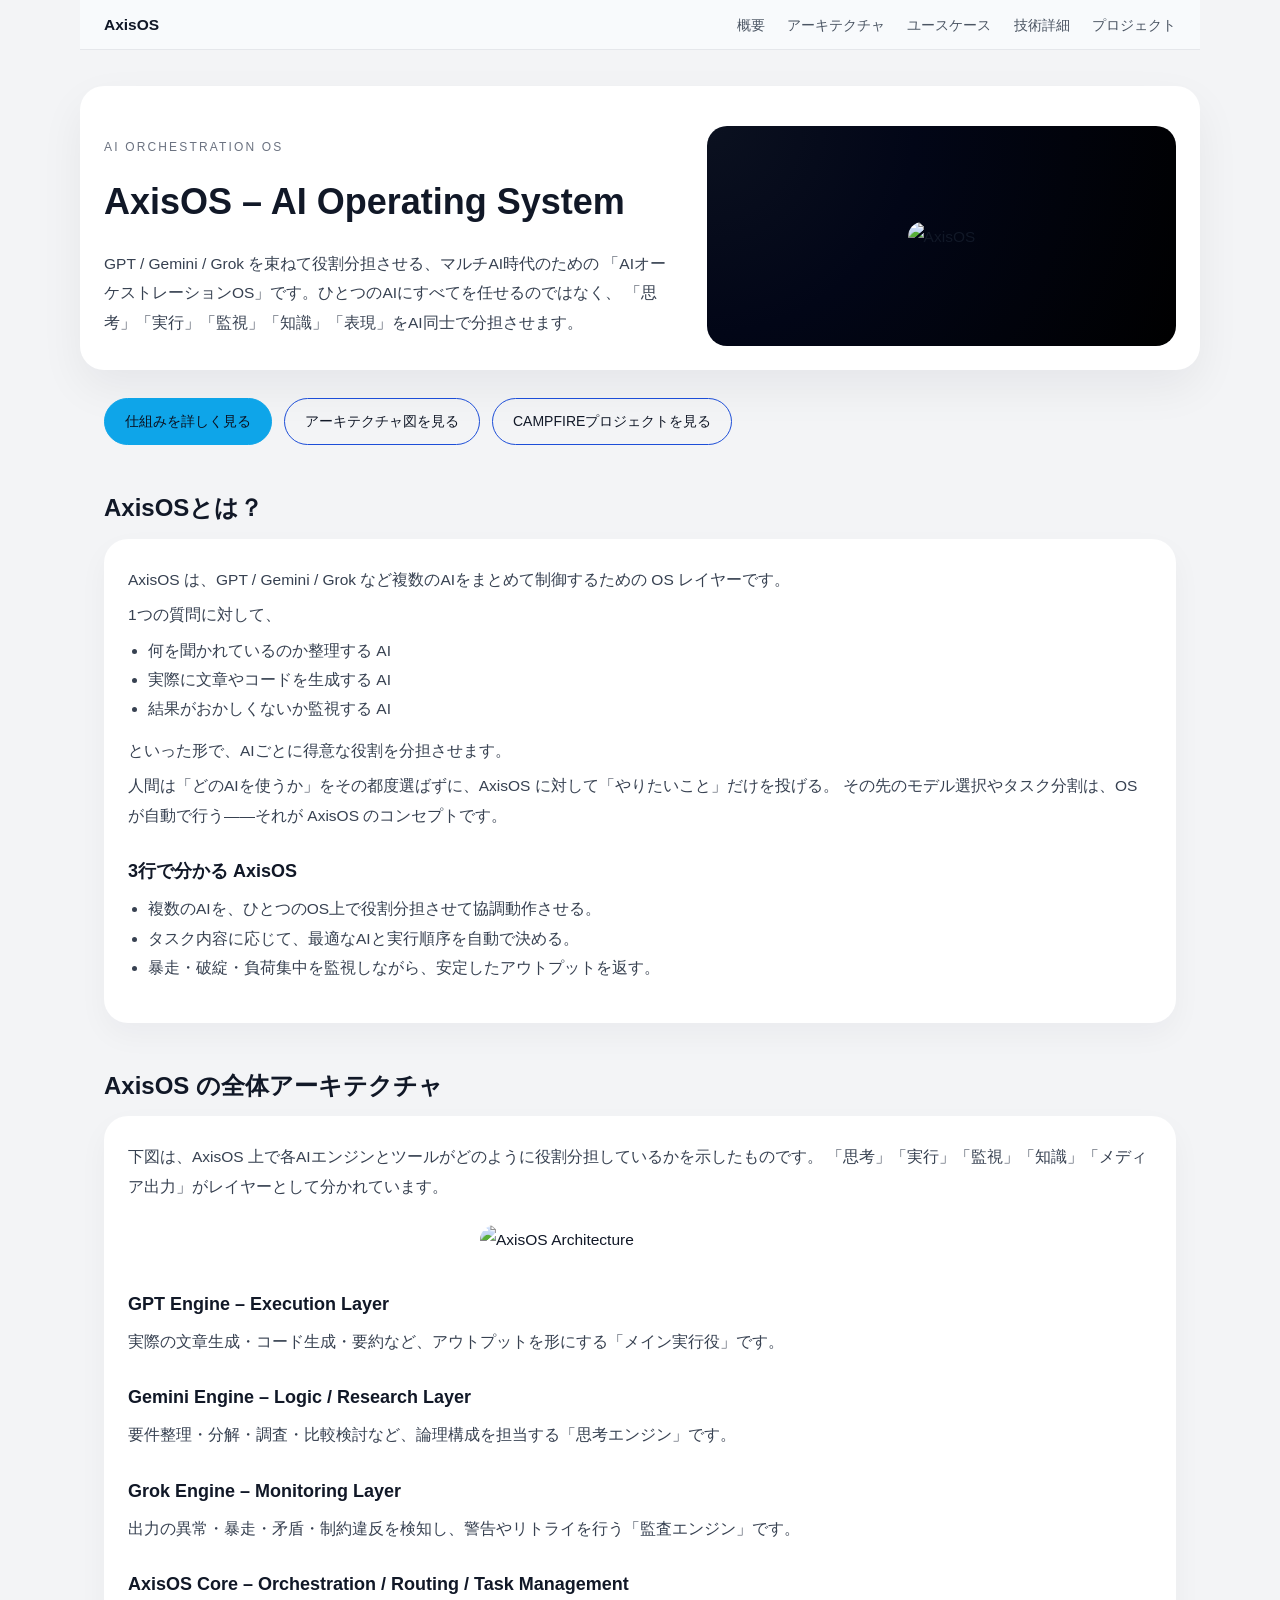
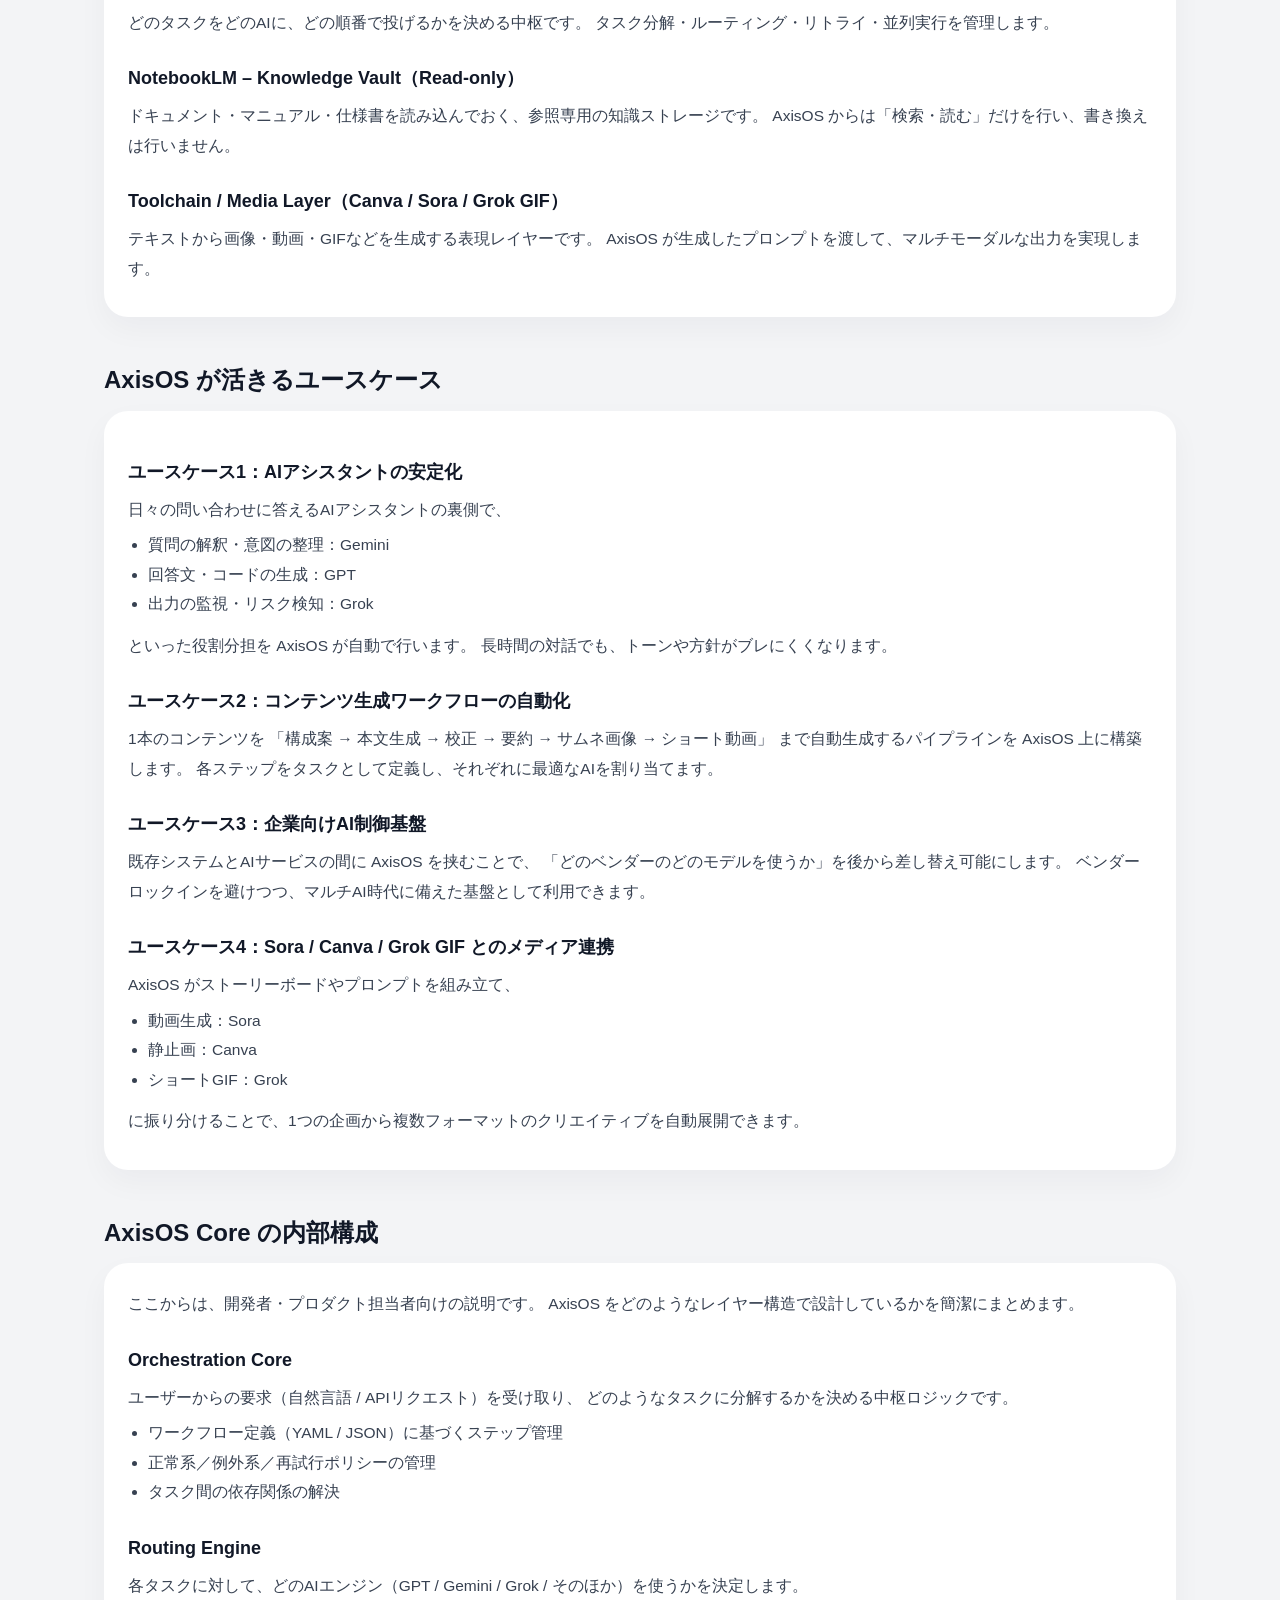
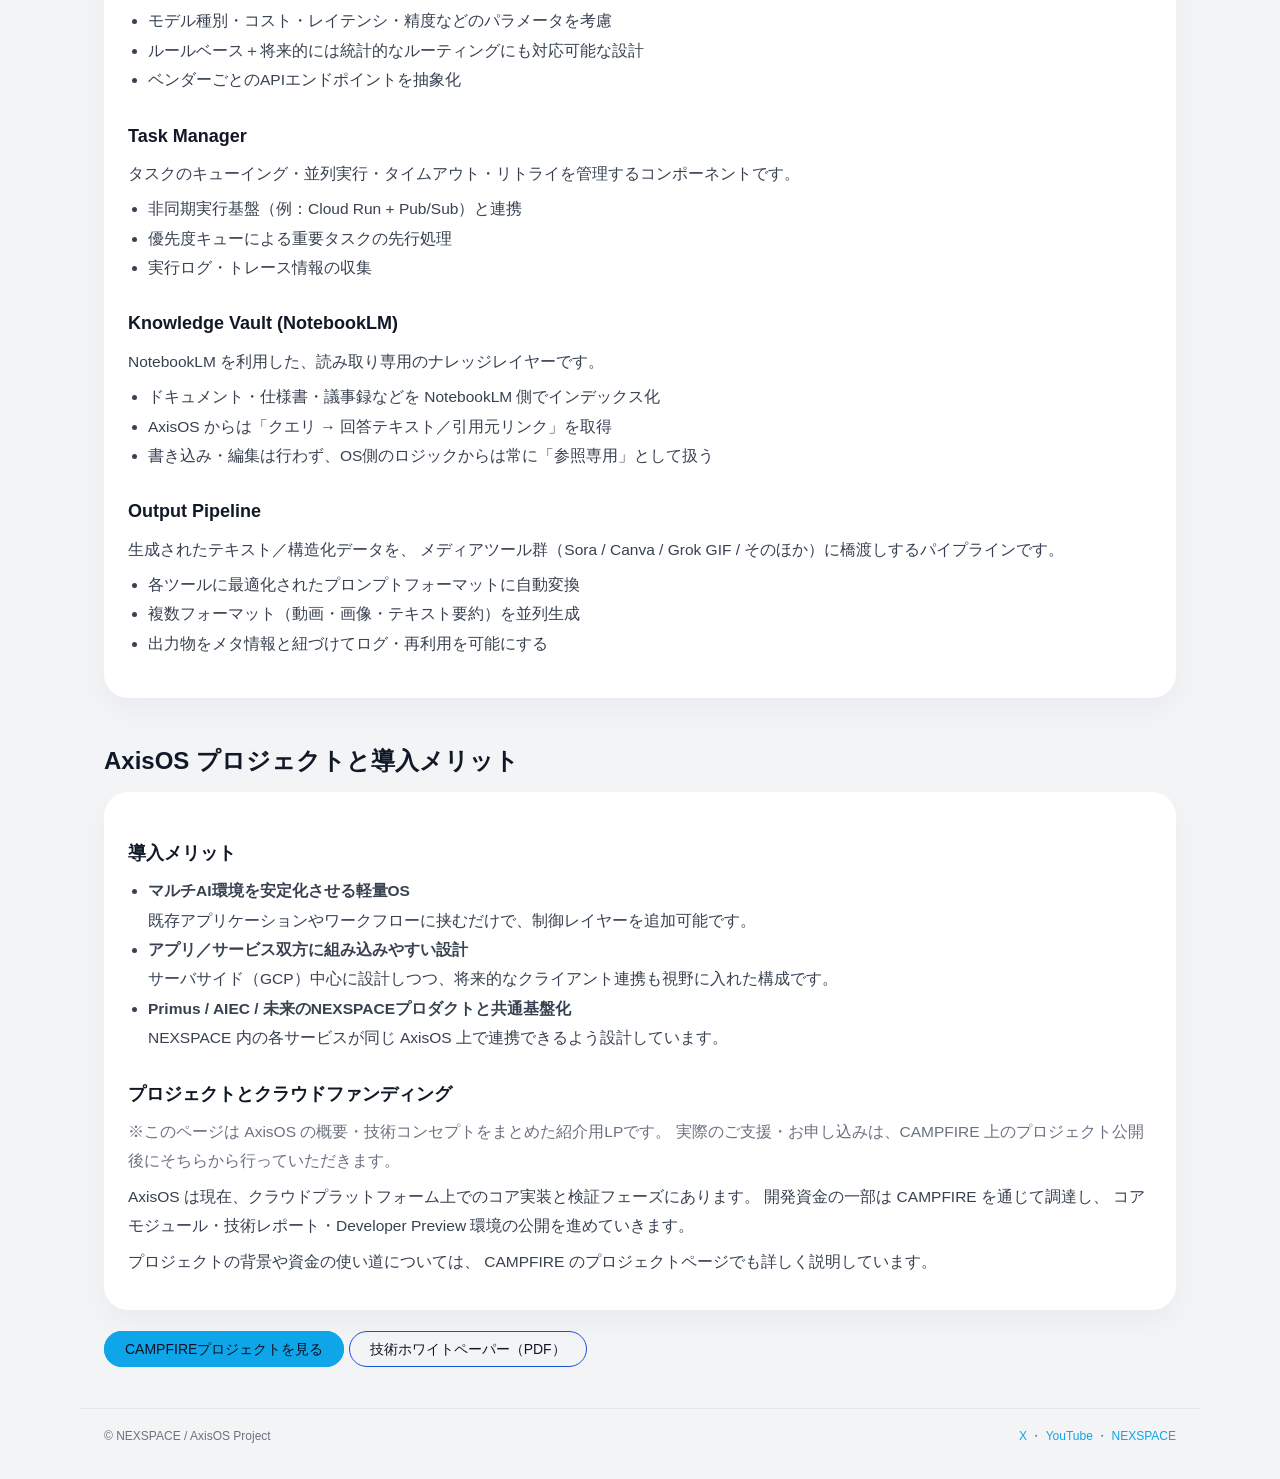
==== axisos.index.html @ 7654d3af "Initial AxisOS LP" ====
<!DOCTYPE html>
<html lang="ja">

<head>
    <meta charset="UTF-8" />
    <title>AxisOS – AI Operating System</title>
    <meta name="description" content="GPT / Gemini / Grok を束ねて役割分担させる、マルチAI時代のためのAIオーケストレーションOS「AxisOS」の概要ページです。" />
    <meta name="viewport" content="width=device-width, initial-scale=1" />
    <link rel="stylesheet" href="axisos.css" />
</head>

<body>
    <header>
        <div style="font-weight:700;">AxisOS</div>
        <nav>
            <a href="#overview">概要</a>
            <a href="#architecture">アーキテクチャ</a>
            <a href="#usecases">ユースケース</a>
            <a href="#technical">技術詳細</a>
            <a href="#project">プロジェクト</a>
        </nav>
    </header>

    <main>
        <!-- Hero -->
        <section class="hero">
            <div class="hero-main">
                <div class="tagline">AI Orchestration OS</div>
                <h1>AxisOS – AI Operating System</h1>

                <p>
                    GPT / Gemini / Grok を束ねて役割分担させる、マルチAI時代のための
                    「AIオーケストレーションOS」です。ひとつのAIにすべてを任せるのではなく、
                    「思考」「実行」「監視」「知識」「表現」をAI同士で分担させます。
                </p>
            </div>
            <div class="hero-visual">
                <img src="../axisos-hero.png" alt="AxisOS" style="max-width:100%; border-radius:16px;">
            </div>
        </section>
        <section class="hero-actions">
            <div class="hero-actions-inner">
                <a class="btn-primary" href="#overview">仕組みを詳しく見る</a>
                <a class="btn-outline" href="#architecture">アーキテクチャ図を見る</a>
                <a class="btn-outline" href="#project">CAMPFIREプロジェクトを見る</a>
            </div>
        </section>

        <!-- Overview -->
        <section id="overview">
            <h2>AxisOSとは？</h2>
            <div class="section-card">
                <p>
                    AxisOS は、GPT / Gemini / Grok など複数のAIをまとめて制御するための OS レイヤーです。
                </p>
                <p>
                    1つの質問に対して、
                </p>
                <ul>
                    <li>何を聞かれているのか整理する AI</li>
                    <li>実際に文章やコードを生成する AI</li>
                    <li>結果がおかしくないか監視する AI</li>
                </ul>
                <p>
                    といった形で、AIごとに得意な役割を分担させます。
                </p>
                <p>
                    人間は「どのAIを使うか」をその都度選ばずに、AxisOS に対して「やりたいこと」だけを投げる。
                    その先のモデル選択やタスク分割は、OS が自動で行う――それが AxisOS のコンセプトです。
                </p>

                <h3>3行で分かる AxisOS</h3>
                <ul>
                    <li>複数のAIを、ひとつのOS上で役割分担させて協調動作させる。</li>
                    <li>タスク内容に応じて、最適なAIと実行順序を自動で決める。</li>
                    <li>暴走・破綻・負荷集中を監視しながら、安定したアウトプットを返す。</li>
                </ul>
            </div>
        </section>

        <!-- Architecture -->
        <section id="architecture">
            <h2>AxisOS の全体アーキテクチャ</h2>
            <div class="section-card">
                <p>
                    下図は、AxisOS 上で各AIエンジンとツールがどのように役割分担しているかを示したものです。
                    「思考」「実行」「監視」「知識」「メディア出力」がレイヤーとして分かれています。
                </p>

                <!-- アーキテクチャ図 -->
                <img src="../axisos-architecture.png" alt="AxisOS Architecture" class="architecture-diagram" />

                <h3>GPT Engine – Execution Layer</h3>
                <p>
                    実際の文章生成・コード生成・要約など、アウトプットを形にする「メイン実行役」です。
                </p>

                <h3>Gemini Engine – Logic / Research Layer</h3>
                <p>
                    要件整理・分解・調査・比較検討など、論理構成を担当する「思考エンジン」です。
                </p>

                <h3>Grok Engine – Monitoring Layer</h3>
                <p>
                    出力の異常・暴走・矛盾・制約違反を検知し、警告やリトライを行う「監査エンジン」です。
                </p>

                <h3>AxisOS Core – Orchestration / Routing / Task Management</h3>
                <p>
                    どのタスクをどのAIに、どの順番で投げるかを決める中枢です。
                    タスク分解・ルーティング・リトライ・並列実行を管理します。
                </p>

                <h3>NotebookLM – Knowledge Vault（Read-only）</h3>
                <p>
                    ドキュメント・マニュアル・仕様書を読み込んでおく、参照専用の知識ストレージです。
                    AxisOS からは「検索・読む」だけを行い、書き換えは行いません。
                </p>

                <h3>Toolchain / Media Layer（Canva / Sora / Grok GIF）</h3>
                <p>
                    テキストから画像・動画・GIFなどを生成する表現レイヤーです。
                    AxisOS が生成したプロンプトを渡して、マルチモーダルな出力を実現します。
                </p>
            </div>
        </section>

        <!-- Use cases -->
        <section id="usecases">
            <h2>AxisOS が活きるユースケース</h2>
            <div class="section-card">
                <h3>ユースケース1：AIアシスタントの安定化</h3>
                <p>
                    日々の問い合わせに答えるAIアシスタントの裏側で、
                </p>
                <ul>
                    <li>質問の解釈・意図の整理：Gemini</li>
                    <li>回答文・コードの生成：GPT</li>
                    <li>出力の監視・リスク検知：Grok</li>
                </ul>
                <p>
                    といった役割分担を AxisOS が自動で行います。
                    長時間の対話でも、トーンや方針がブレにくくなります。
                </p>

                <h3>ユースケース2：コンテンツ生成ワークフローの自動化</h3>
                <p>
                    1本のコンテンツを
                    「構成案 → 本文生成 → 校正 → 要約 → サムネ画像 → ショート動画」
                    まで自動生成するパイプラインを AxisOS 上に構築します。
                    各ステップをタスクとして定義し、それぞれに最適なAIを割り当てます。
                </p>

                <h3>ユースケース3：企業向けAI制御基盤</h3>
                <p>
                    既存システムとAIサービスの間に AxisOS を挟むことで、
                    「どのベンダーのどのモデルを使うか」を後から差し替え可能にします。
                    ベンダーロックインを避けつつ、マルチAI時代に備えた基盤として利用できます。
                </p>

                <h3>ユースケース4：Sora / Canva / Grok GIF とのメディア連携</h3>
                <p>
                    AxisOS がストーリーボードやプロンプトを組み立て、
                </p>
                <ul>
                    <li>動画生成：Sora</li>
                    <li>静止画：Canva</li>
                    <li>ショートGIF：Grok</li>
                </ul>
                <p>
                    に振り分けることで、1つの企画から複数フォーマットのクリエイティブを自動展開できます。
                </p>
            </div>
        </section>

        <!-- Technical details -->
        <section id="technical">
            <h2>AxisOS Core の内部構成</h2>
            <div class="section-card">
                <p>
                    ここからは、開発者・プロダクト担当者向けの説明です。
                    AxisOS をどのようなレイヤー構造で設計しているかを簡潔にまとめます。
                </p>

                <h3>Orchestration Core</h3>
                <p>
                    ユーザーからの要求（自然言語 / APIリクエスト）を受け取り、
                    どのようなタスクに分解するかを決める中枢ロジックです。
                </p>
                <ul>
                    <li>ワークフロー定義（YAML / JSON）に基づくステップ管理</li>
                    <li>正常系／例外系／再試行ポリシーの管理</li>
                    <li>タスク間の依存関係の解決</li>
                </ul>

                <h3>Routing Engine</h3>
                <p>
                    各タスクに対して、どのAIエンジン（GPT / Gemini / Grok / そのほか）を使うかを決定します。
                </p>
                <ul>
                    <li>モデル種別・コスト・レイテンシ・精度などのパラメータを考慮</li>
                    <li>ルールベース＋将来的には統計的なルーティングにも対応可能な設計</li>
                    <li>ベンダーごとのAPIエンドポイントを抽象化</li>
                </ul>

                <h3>Task Manager</h3>
                <p>
                    タスクのキューイング・並列実行・タイムアウト・リトライを管理するコンポーネントです。
                </p>
                <ul>
                    <li>非同期実行基盤（例：Cloud Run + Pub/Sub）と連携</li>
                    <li>優先度キューによる重要タスクの先行処理</li>
                    <li>実行ログ・トレース情報の収集</li>
                </ul>

                <h3>Knowledge Vault (NotebookLM)</h3>
                <p>
                    NotebookLM を利用した、読み取り専用のナレッジレイヤーです。
                </p>
                <ul>
                    <li>ドキュメント・仕様書・議事録などを NotebookLM 側でインデックス化</li>
                    <li>AxisOS からは「クエリ → 回答テキスト／引用元リンク」を取得</li>
                    <li>書き込み・編集は行わず、OS側のロジックからは常に「参照専用」として扱う</li>
                </ul>

                <h3>Output Pipeline</h3>
                <p>
                    生成されたテキスト／構造化データを、
                    メディアツール群（Sora / Canva / Grok GIF / そのほか）に橋渡しするパイプラインです。
                </p>
                <ul>
                    <li>各ツールに最適化されたプロンプトフォーマットに自動変換</li>
                    <li>複数フォーマット（動画・画像・テキスト要約）を並列生成</li>
                    <li>出力物をメタ情報と紐づけてログ・再利用を可能にする</li>
                </ul>
            </div>
        </section>

        <!-- Project / benefits -->
        <section id="project">
            <h2>AxisOS プロジェクトと導入メリット</h2>
            <div class="section-card">
                <h3>導入メリット</h3>
                <ul>
                    <li>
                        <strong>マルチAI環境を安定化させる軽量OS</strong><br />
                        既存アプリケーションやワークフローに挟むだけで、制御レイヤーを追加可能です。
                    </li>
                    <li>
                        <strong>アプリ／サービス双方に組み込みやすい設計</strong><br />
                        サーバサイド（GCP）中心に設計しつつ、将来的なクライアント連携も視野に入れた構成です。
                    </li>
                    <li>
                        <strong>Primus / AIEC / 未来のNEXSPACEプロダクトと共通基盤化</strong><br />
                        NEXSPACE 内の各サービスが同じ AxisOS 上で連携できるよう設計しています。
                    </li>
                </ul>

                <h3>プロジェクトとクラウドファンディング</h3>
                <p class="muted">
                    ※このページは AxisOS の概要・技術コンセプトをまとめた紹介用LPです。
                    実際のご支援・お申し込みは、CAMPFIRE 上のプロジェクト公開後にそちらから行っていただきます。
                </p>
                <p>
                    AxisOS は現在、クラウドプラットフォーム上でのコア実装と検証フェーズにあります。
                    開発資金の一部は CAMPFIRE を通じて調達し、
                    コアモジュール・技術レポート・Developer Preview 環境の公開を進めていきます。
                </p>
                <p>
                    プロジェクトの背景や資金の使い道については、
                    CAMPFIRE のプロジェクトページでも詳しく説明しています。
                </p>
            </div>
            <div class="hero-cta" style="margin-top:24px;">
                <!-- TODO: CAMPFIRE / ホワイトペーパー公開後にURLを差し替え -->
                <a class="btn-primary" href="#" target="_blank" rel="noopener">CAMPFIREプロジェクトを見る</a>
                <a class="btn-outline" href="#" target="_blank" rel="noopener">技術ホワイトペーパー（PDF）</a>
            </div>
        </section>
    </main>

    <footer>
        <div style="font-size:12px; color:#6b7280;">© NEXSPACE / AxisOS Project</div>
        <div style="font-size:12px;">
            <!-- TODO: 各種公式リンクが整い次第URLを差し替え -->
            <a href="#" target="_blank" rel="noopener">X</a> ・
            <a href="#" target="_blank" rel="noopener">YouTube</a> ・
            <a href="#" target="_blank" rel="noopener">NEXSPACE</a>
        </div>
    </footer>
</body>

</html>
---- axisos.css ----
:root {
  /* AxisOS ブランド色：アクセント用だけに使う */
  --accent: #0ea5e9;
  --accent-soft: #1d4ed8;

  /* ベース */
  --bg-page: #f3f4f6;     /* ページ全体の薄グレー */
  --bg-card: #ffffff;     /* セクション用カード */
  --text-main: #111827;
  --text-muted: #6b7280;
}

* {
  box-sizing: border-box;
}

body {
  margin: 0;
  font-family: -apple-system, BlinkMacSystemFont, "Segoe UI", "Noto Sans JP", sans-serif;
  background: var(--bg-page);
  color: var(--text-main);
  line-height: 1.9;
  font-size: 15.5px;
}

/* リンク共通 */
a {
  color: var(--accent);
  text-decoration: none;
}
a:hover {
  text-decoration: underline;
}

/* ヘッダー（ライト・フラット） */
header {
  position: sticky;
  top: 0;
  z-index: 10;
  max-width: 1120px;
  margin: 0 auto;
  padding: 10px 24px;
  display: flex;
  align-items: center;
  justify-content: space-between;
  background: rgba(248, 250, 252, 0.96);
  border-bottom: 1px solid #e5e7eb;
  backdrop-filter: blur(12px);
}

header div {
  font-weight: 700;
}

nav a {
  margin-left: 18px;
  font-size: 14px;
  color: #4b5563;
}
nav a:hover {
  color: #111827;
}

main {
  padding-top: 12px;
}

/* ヒーロー：白カード＋右側にダーク画像を置く想定 */
.hero {
  max-width: 1120px;
  margin: 24px auto 8px;
  padding: 40px 24px 24px;
  background: var(--bg-card);
  border-radius: 24px;
  box-shadow: 0 18px 45px rgba(15, 23, 42, 0.06);
  display: flex;
  gap: 40px;
  align-items: center;
}

.hero-main {
  flex: 1.2;
}

.hero-visual {
  flex: 1;
  min-height: 220px;
  border-radius: 20px;
  overflow: hidden;
  background: radial-gradient(circle at top left, #0b1120 0, #020617 40%, #000 100%);
  display: flex;
  align-items: center;
  justify-content: center;
}

.hero-visual img {
  max-width: 100%;
  height: auto;
  display: block;
}

.tagline {
  font-size: 12px;
  color: var(--text-muted);
  letter-spacing: 0.18em;
  text-transform: uppercase;
  margin-bottom: 10px;
}

.hero h1 {
  font-size: 36px;
  margin: 0 0 12px;
  font-weight: 700;
}

.hero p {
  color: #374151;
  margin: 0;
}

.hero-actions {
  max-width: 1120px;
  margin: 0px auto 8px;
  padding: 0 24px 8px;
}

.hero-actions-inner {
  display: flex;
  flex-wrap: wrap;
  gap: 12px;
}

/* モバイル時は縦積み */
@media (max-width: 960px) {
  .hero-actions-inner {
    flex-direction: column;
  }
}


/* ボタン：募集ページ補完なので“買え買え感”を抑えめに */
.btn-primary,
.btn-outline {
  padding: 9px 20px;
  border-radius: 999px;
  font-size: 14px;
  cursor: pointer;
  font-weight: 500;
  border: 1px solid transparent;
}

.btn-primary {
  background: var(--accent);
  color: #0b1120;
  border-color: var(--accent);
}
.btn-outline {
  background: transparent;
  color: #111827;
  border-color: var(--accent-soft);
}

.btn-primary:hover,
.btn-outline:hover {
  transform: translateY(-1px);
}

/* セクション共通：全部“カード”で読み物っぽくする */
main section {
  max-width: 1120px;
  margin: 0 auto;
  padding: 24px 24px 16px;
}

main section:not(.hero) {
  margin-top: 8px;
  padding: 0 24px 16px;
}

main section:not(.hero) {
  max-width: 1120px;
  margin: 0 auto;
  padding: 20px 24px 12px;
}

main section:not(.hero) h2 {
  font-size: 24px;
  margin: 8px 0 8px;
}

.section-card {
  background: var(--bg-card);
  border-radius: 24px;
  padding: 20px 24px 28px;
  box-shadow: 0 12px 30px rgba(15, 23, 42, 0.04);
}

.arch-image {
  display: block;
  max-width: 320px;      /* 幅をさらに絞る */
  max-height: 520px;     /* 高さの上限も入れる（比率に合わせて自動縮小） */
  width: 100%;
  height: auto;
  margin: 24px auto;     /* 上下の余白も少しだけ */
  border-radius: 16px;
}


/* モバイルは少し余白詰める */
@media (max-width: 768px) {
  .arch-image {
    max-width: 100%;
    margin: 24px auto;
  }
}

/* 見出し・テキスト */
h2 {
  font-size: 24px;
  margin: 0 0 12px;
}
h3 {
  font-size: 18px;
  margin: 24px 0 6px;
}
p {
  margin: 6px 0;
  color: #374151;
}
ul {
  margin: 4px 0 12px;
  padding-left: 20px;
  color: #374151;
}
.muted {
  color: var(--text-muted);
}

/* フッター */
footer {
  max-width: 1120px;
  margin: 32px auto 0;
  padding: 16px 24px 32px;
  border-top: 1px solid #e5e7eb;
  font-size: 12px;
  color: var(--text-muted);
  display: flex;
  align-items: center;
  justify-content: space-between;
}

@media (max-width: 960px) {
  header,
  footer {
    padding: 10px 16px;
  }
  .hero {
    flex-direction: column;
    padding: 24px 20px;
  }
  .hero h1 {
    font-size: 28px;
  }
  main section {
    padding: 20px 16px 12px;
  }
  main section:not(.hero) > *:first-child {
    padding: 22px 18px 26px;
  }
}

/* Architecture diagram */
.architecture-diagram {
    display: block;
    max-width: 320px;      /* ここでサイズを決める。まだ大きければ 300 に下げる */
    width: 100%;
    margin: 24px auto 32px;
    border-radius: 16px;
}
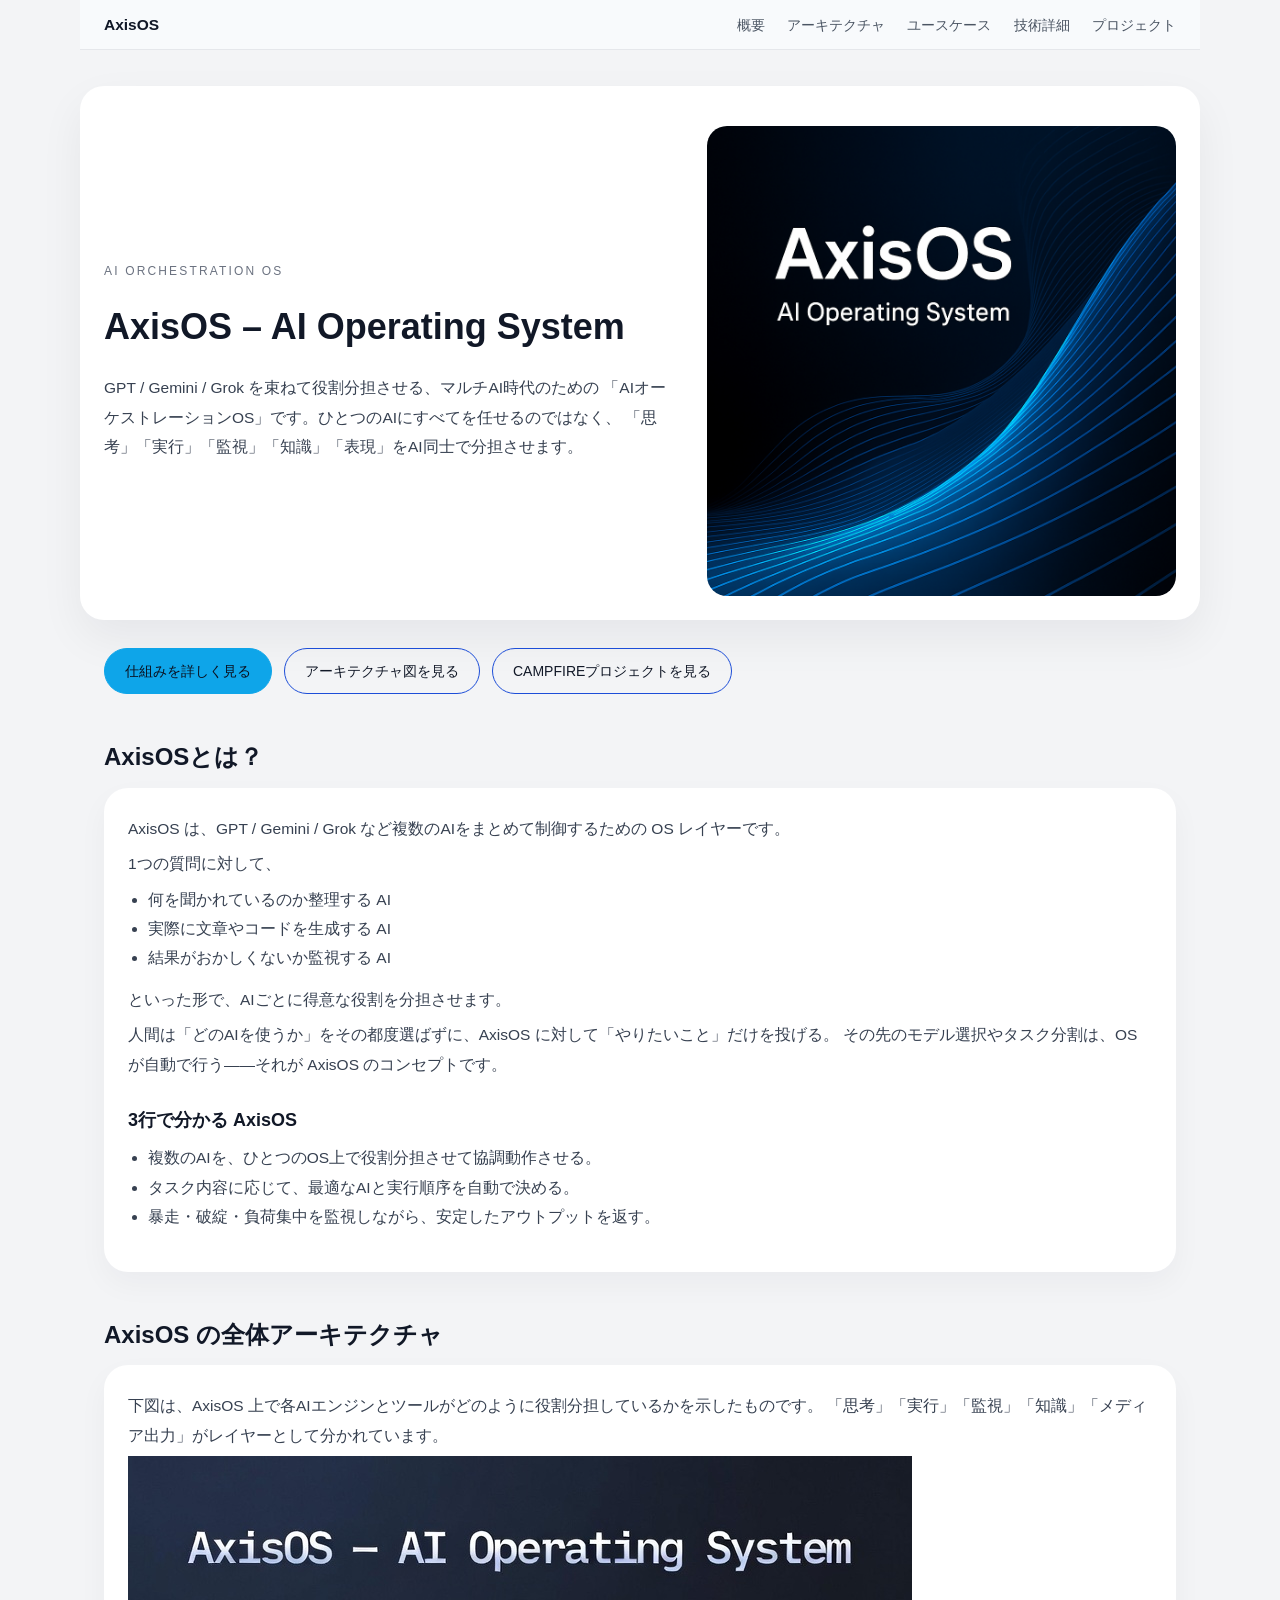
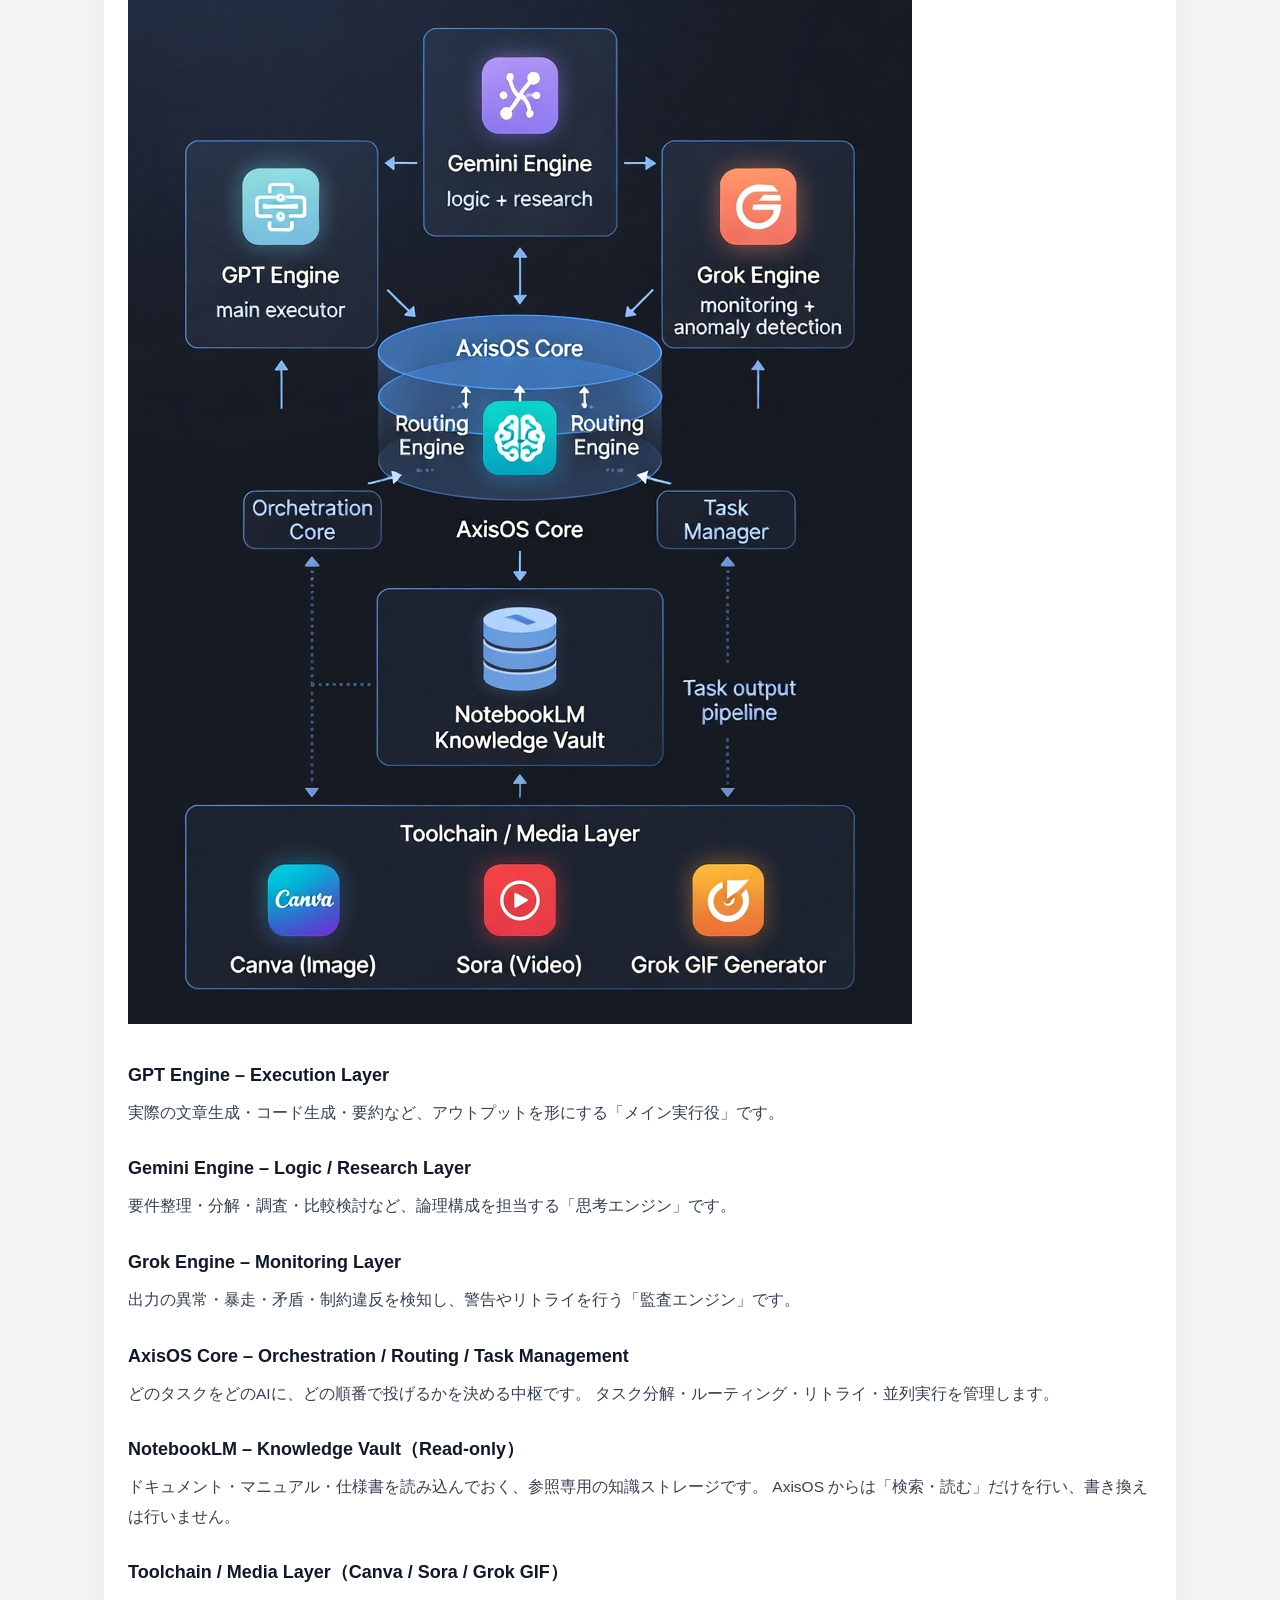
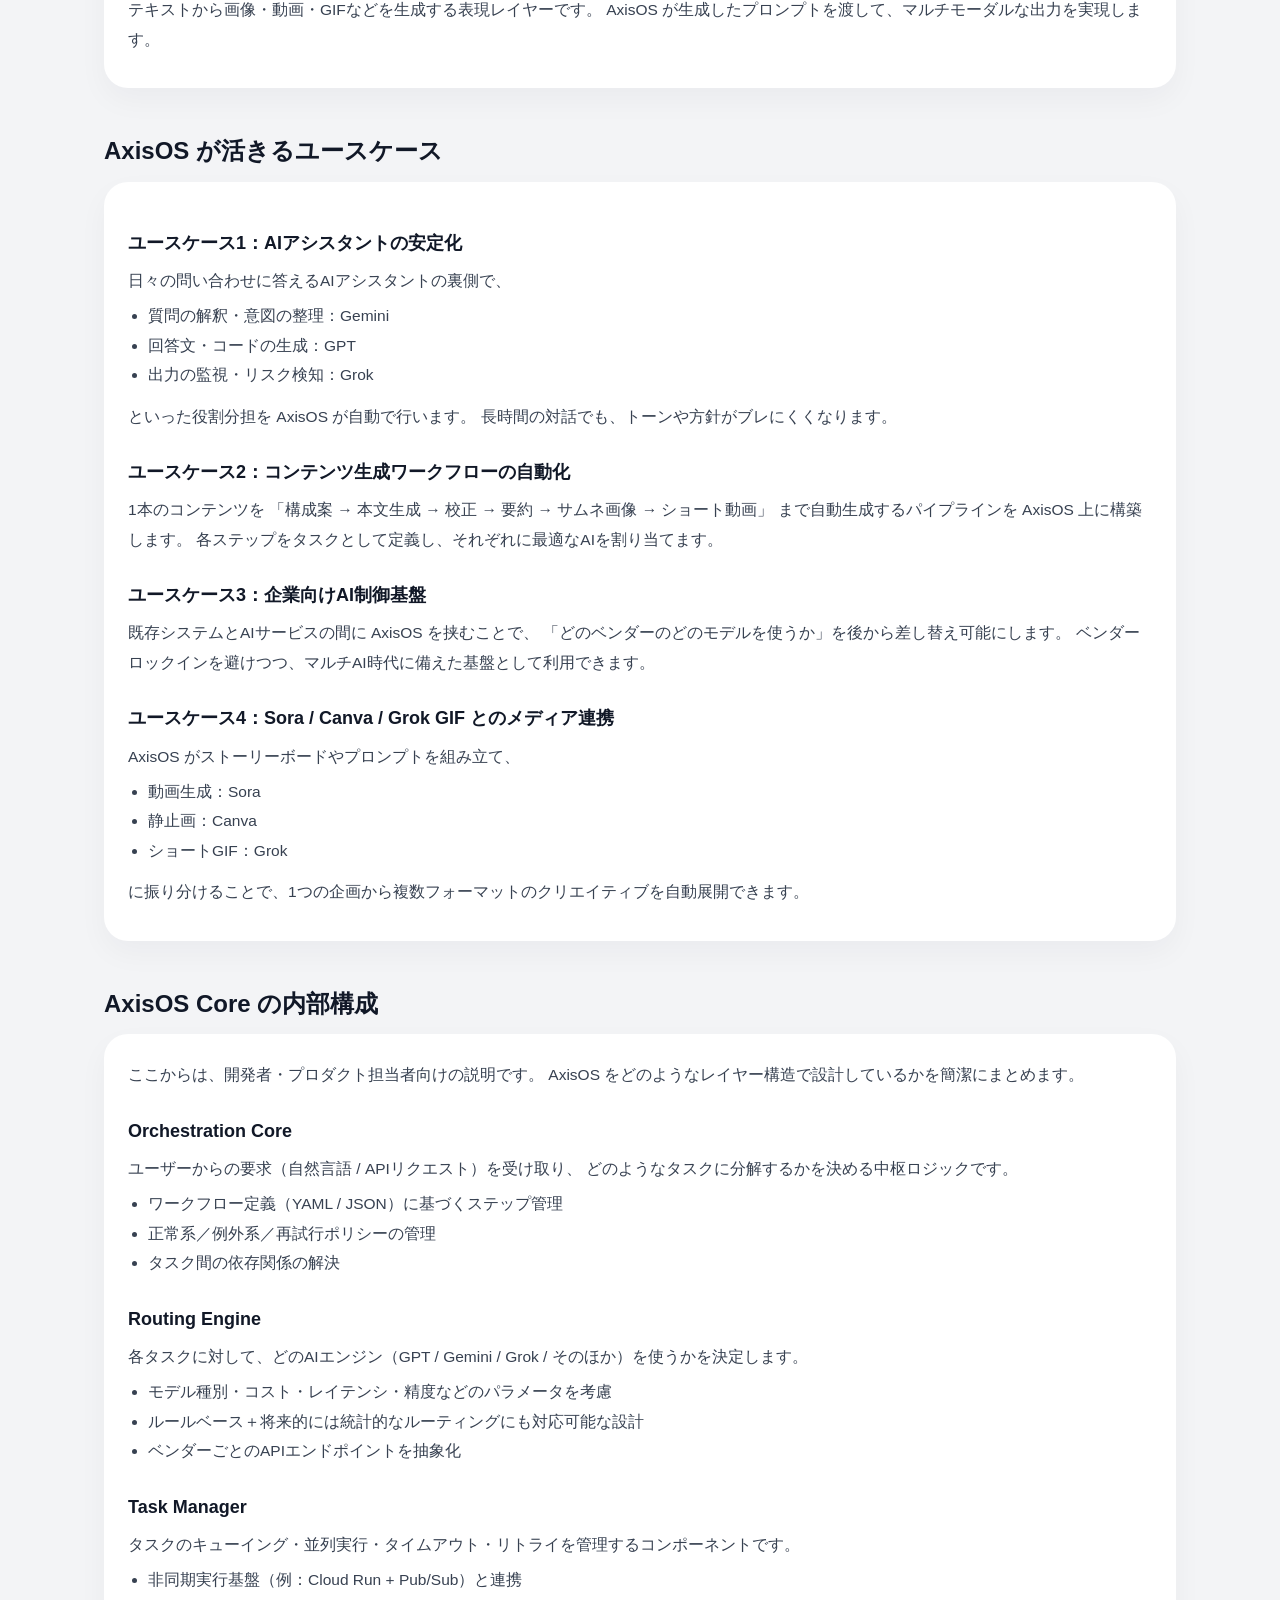
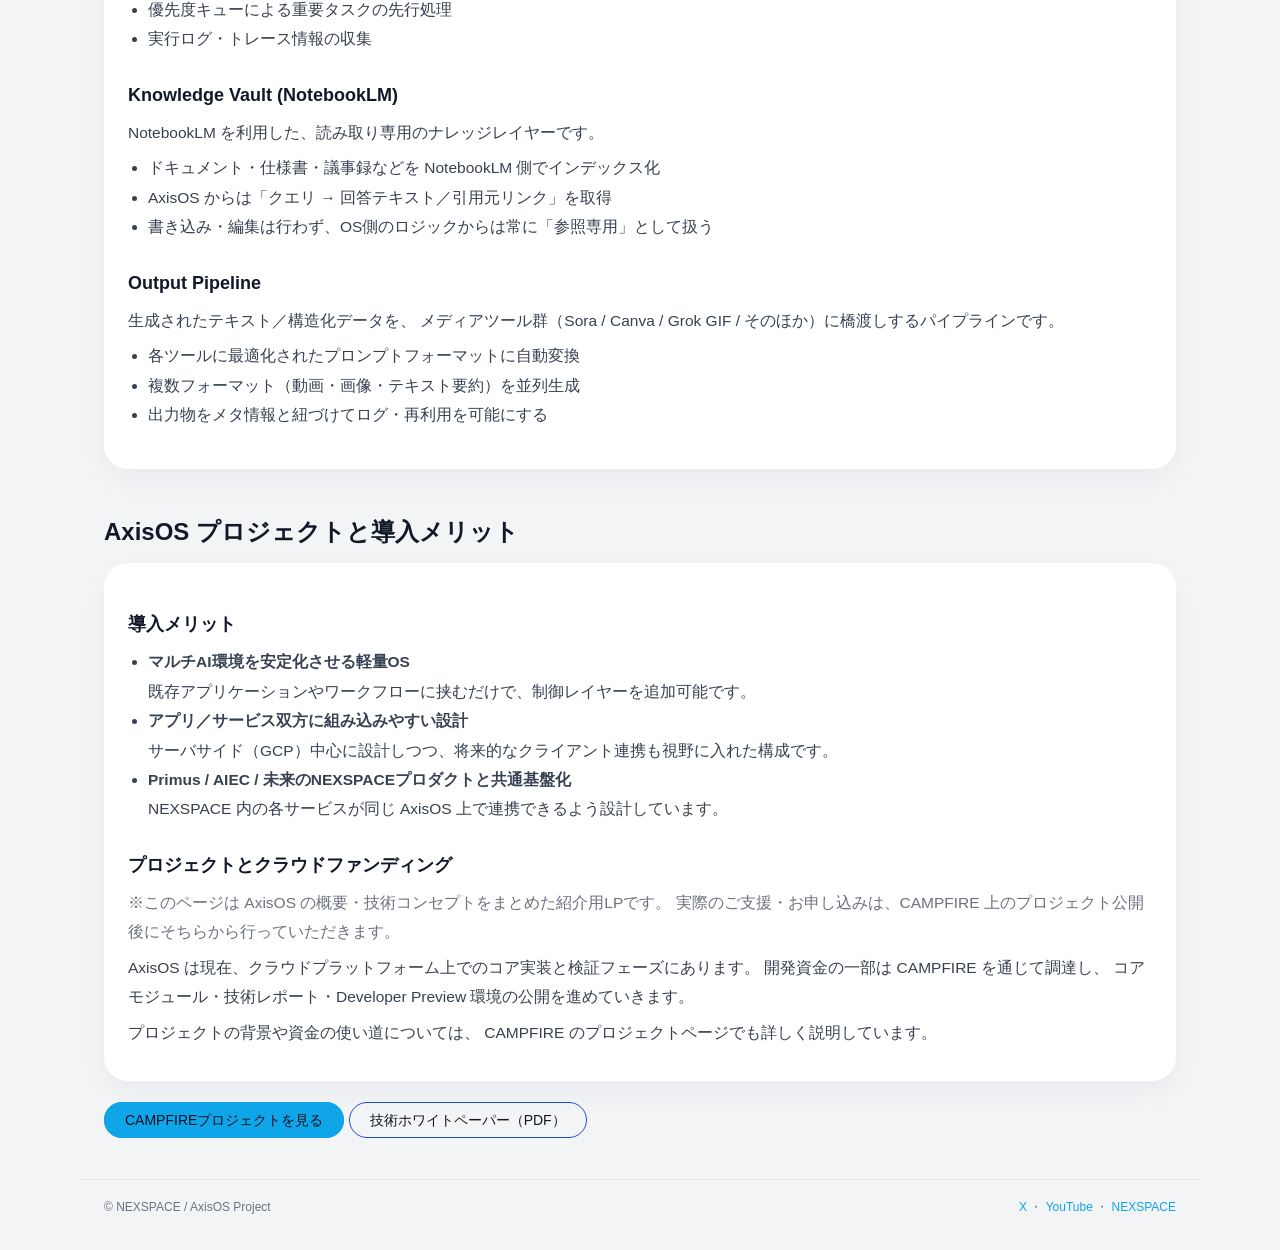
==== commit d3d0678d: "Fix image paths" ====
--- a/axisos.index.html
+++ b/axisos.index.html
@@ -35,7 +35,7 @@
                 </p>
             </div>
             <div class="hero-visual">
-                <img src="../axisos-hero.png" alt="AxisOS" style="max-width:100%; border-radius:16px;">
+                <img src="img/axisos-hero.png" alt="AxisOS – AI Operating System">
             </div>
         </section>
         <section class="hero-actions">
@@ -88,8 +88,7 @@
                 </p>
 
                 <!-- アーキテクチャ図 -->
-                <img src="../axisos-architecture.png" alt="AxisOS Architecture" class="architecture-diagram" />
-
+                <img src="img/axisos-architecture.png" alt="AxisOS architecture">
                 <h3>GPT Engine – Execution Layer</h3>
                 <p>
                     実際の文章生成・コード生成・要約など、アウトプットを形にする「メイン実行役」です。
